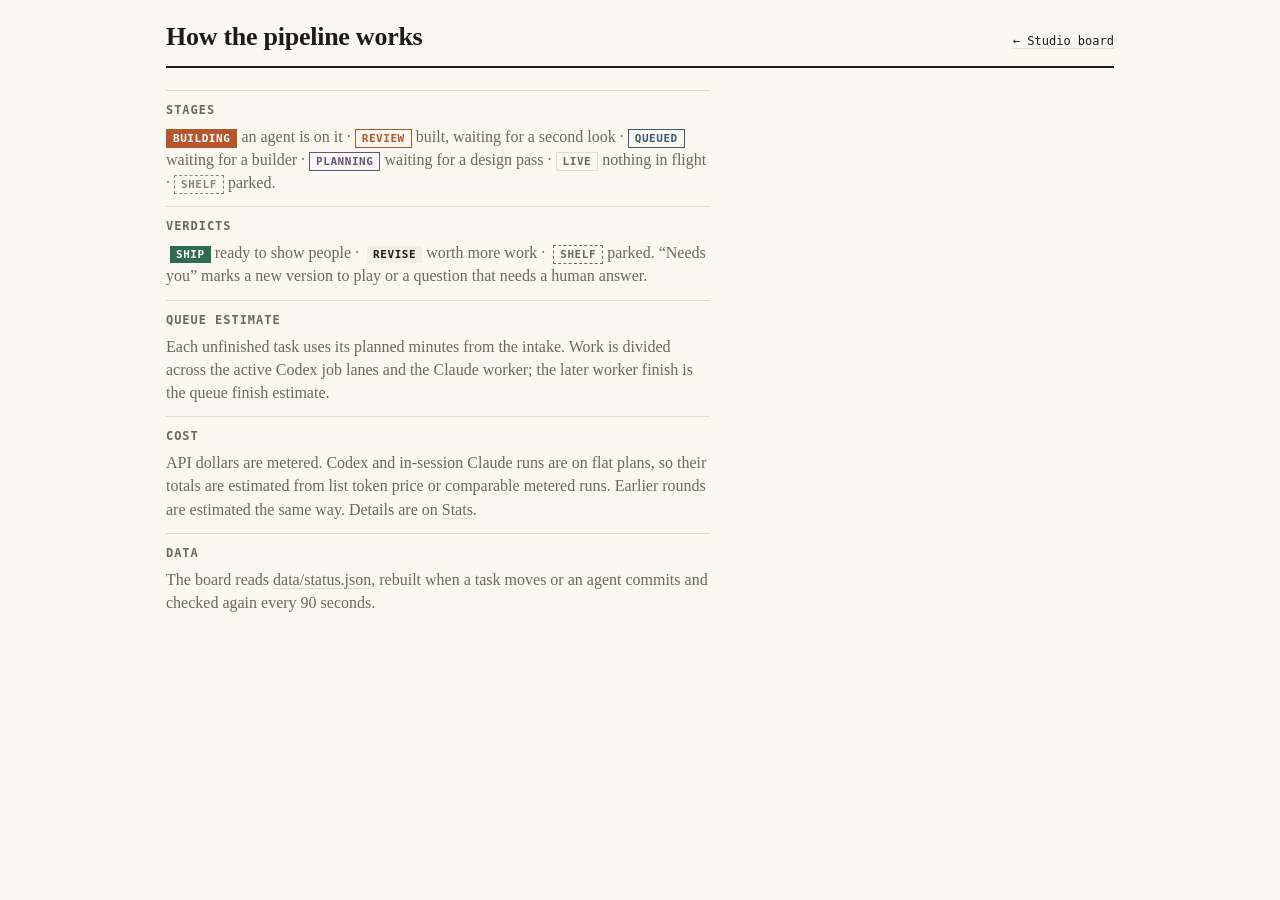
==== docs/about.html @ 686e9a48 "feat: add queue manager controls Show queue capacity and finish estimate, protect item URLs, and mov" ====
<!doctype html>
<html lang="en">
<head>
<meta charset="utf-8">
<meta name="viewport" content="width=device-width, initial-scale=1, viewport-fit=cover">
<meta name="robots" content="noindex">
<title>How the pipeline works</title>
<link rel="stylesheet" href="board.css">
</head>
<body>
<header class="top"><h1>How the pipeline works</h1><p class="fresh"><a href="./">← Studio board</a></p></header>
<main class="about">
  <section><h2>Stages</h2><p><b class="st building">building</b> an agent is on it · <b class="st review">review</b> built, waiting for a second look · <b class="st queued">queued</b> waiting for a builder · <b class="st planning">planning</b> waiting for a design pass · <b class="st live">live</b> nothing in flight · <b class="st shelf">shelf</b> parked.</p></section>
  <section><h2>Verdicts</h2><p><b class="vd ship">ship</b> ready to show people · <b class="vd revise">revise</b> worth more work · <b class="vd shelf">shelf</b> parked. “Needs you” marks a new version to play or a question that needs a human answer.</p></section>
  <section><h2>Queue estimate</h2><p>Each unfinished task uses its planned minutes from the intake. Work is divided across the active Codex job lanes and the Claude worker; the later worker finish is the queue finish estimate.</p></section>
  <section><h2>Cost</h2><p>API dollars are metered. Codex and in-session Claude runs are on flat plans, so their totals are estimated from list token price or comparable metered runs. Earlier rounds are estimated the same way. Details are on <a href="stats.html">Stats</a>.</p></section>
  <section><h2>Data</h2><p>The board reads <a href="data/status.json">data/status.json</a>, rebuilt when a task moves or an agent commits and checked again every 90 seconds.</p></section>
</main>
</body>
</html>
---- docs/board.css ----
:root {
  --paper: #fbf8f1; --ink: #1d1b17; --muted: #6d675c; --rule: #e2dccf; --tone: #f3eee3;
  --accent: #b5562d;
  --serif: "Iowan Old Style", "Palatino Linotype", Palatino, Georgia, serif;
  --mono: ui-monospace, "SF Mono", Menlo, Consolas, monospace;
}
* { box-sizing: border-box; }
html { -webkit-text-size-adjust: 100%; }
body { margin: 0 auto; max-width: 980px; padding: 18px 16px 48px; background: var(--paper); color: var(--ink); font: 16px/1.45 var(--serif); }
a { color: inherit; text-decoration-color: var(--rule); text-underline-offset: 3px; }
h1 { font-size: 26px; font-weight: 600; margin: 0; letter-spacing: -0.01em; }
h1 span { font: 500 13px var(--mono); color: var(--muted); text-transform: uppercase; letter-spacing: 0.08em; margin-left: 6px; }
h2 { font: 600 12px var(--mono); text-transform: uppercase; letter-spacing: 0.08em; color: var(--muted); margin: 0 0 8px; }
.top { display: flex; flex-wrap: wrap; align-items: baseline; justify-content: space-between; gap: 4px 12px; border-bottom: 2px solid var(--ink); padding-bottom: 10px; }
.blurb { margin: 12px 0 0; font-size: 15px; color: var(--muted); max-width: 62ch; }
.flow ol { list-style: none; display: flex; flex-wrap: wrap; gap: 0; margin: 14px 0 0; padding: 0; counter-reset: f; }
.flow li { flex: 1 1 150px; padding: 8px 10px 8px 0; font-size: 13.5px; color: var(--muted); border-top: 2px solid var(--rule); counter-increment: f; }
.flow li b { display: block; font: 600 12px var(--mono); text-transform: uppercase; letter-spacing: 0.06em; color: var(--ink); }
.flow li b::before { content: counter(f) "  "; color: var(--accent); }
.fresh { margin: 0; font: 12px var(--mono); color: var(--muted); }
.fresh.stale { color: var(--accent); }

.now { margin: 18px 0 6px; }
.lanes { list-style: none; margin: 0; padding: 0; }
.lane { display: grid; grid-template-columns: 74px 1fr; gap: 2px 12px; padding: 10px 0; border-top: 1px solid var(--rule); }
.lane:first-child { border-top: 0; }
.lane .who { font: 600 12px var(--mono); text-transform: uppercase; letter-spacing: 0.06em; padding-top: 3px; }
.lane .who::before { content: ""; display: inline-block; width: 8px; height: 8px; border-radius: 50%; background: var(--accent); margin-right: 6px; vertical-align: 1px; }
.lane.idle .who::before { background: var(--rule); }
.lane .what { font-size: 17px; }
.lane .what b { font-weight: 600; }
.lane .beat { grid-column: 2; font: 12.5px/1.4 var(--mono); color: var(--muted); }

.tally { display: flex; flex-wrap: wrap; gap: 4px 18px; margin: 14px 0; padding: 10px 12px; background: var(--tone); font: 13px var(--mono); }
.tally b { font-weight: 700; }

.queue-panel { margin: 16px 0 18px; padding: 12px; background: var(--tone); border-top: 2px solid var(--ink); }
.queue-head { display: flex; align-items: baseline; justify-content: space-between; gap: 12px; }
.queue-head h2 { color: var(--ink); margin: 0 0 10px; }
.queue-eta { margin: 0 0 10px; font: 12px var(--mono); color: var(--muted); white-space: nowrap; }
.queue-bars { display: grid; gap: 7px; }
.queue-row { display: grid; grid-template-columns: 52px 1fr auto; gap: 8px; align-items: center; }
.queue-worker, .queue-count { font: 11.5px var(--mono); color: var(--muted); }
.queue-worker { font-weight: 700; text-transform: uppercase; letter-spacing: .05em; }
.queue-count { white-space: nowrap; text-align: right; }
.queue-track { display: flex; min-width: 24px; height: 12px; background: #e6dfd3; overflow: hidden; }
.queue-track i { display: block; min-width: 0; height: 100%; }
.queue-track .q-queued { background: #3c5a7a; }
.queue-track .q-running { background: var(--accent); }
.queue-track .q-done { background: #8f9b71; }

.controls { position: sticky; top: 0; z-index: 2; background: var(--paper); display: flex; flex-wrap: wrap; gap: 8px; padding: 8px 0; border-bottom: 1px solid var(--rule); }
.expand { display: flex; border: 1px solid var(--ink); }
.expand button, .filter-menu summary, .sort select { font: 13px var(--mono); padding: 7px 10px; border: 0; background: none; color: var(--ink); min-height: 36px; }
.expand button + button { border-left: 1px solid var(--ink); }
.filter-menu { position: relative; }
.filter-menu summary { display: block; cursor: pointer; border: 1px solid var(--ink); list-style: none; }
.filter-menu summary::-webkit-details-marker { display: none; }
.filter-menu summary::after { content: " +"; color: var(--accent); }
.filter-menu[open] summary::after { content: " −"; }
.filter-grid { position: absolute; left: 0; z-index: 3; width: min(430px, calc(100vw - 24px)); padding: 12px; border: 1px solid var(--ink); background: var(--paper); box-shadow: 4px 4px 0 var(--rule); display: grid; grid-template-columns: repeat(2, minmax(0, 1fr)); gap: 12px; }
.filter-grid fieldset { margin: 0; padding: 0; border: 0; min-width: 0; }
.filter-grid legend { margin-bottom: 5px; font: 600 11px var(--mono); color: var(--muted); text-transform: uppercase; letter-spacing: .07em; }
.chip { margin: 0 4px 4px 0; padding: 4px 6px; border: 1px solid var(--rule); border-radius: 999px; background: #fff; color: var(--ink); font: 11px var(--mono); }
.chip[aria-pressed="true"] { background: var(--ink); border-color: var(--ink); color: var(--paper); }
.sort { display: flex; align-items: center; gap: 3px; padding-left: 4px; color: var(--muted); font: 11px var(--mono); text-transform: uppercase; letter-spacing: .06em; }
.sort select { border: 1px solid var(--rule); padding: 4px; text-transform: none; letter-spacing: 0; }
#q { flex: 1 1 140px; font: 15px var(--serif); padding: 6px 10px; border: 1px solid var(--rule); background: #fff; min-height: 36px; border-radius: 0; }

.games { list-style: none; margin: 0; padding: 0; }
.prio-h { font: 600 12px var(--mono); text-transform: uppercase; letter-spacing: 0.08em; color: var(--muted); padding: 18px 0 4px; }
.game { border-bottom: 1px solid var(--rule); }
.game > button.row { all: unset; box-sizing: border-box; cursor: pointer; display: grid; grid-template-columns: 56px 1fr auto; gap: 4px 12px; width: 100%; padding: 12px 0; }
.game > button.row:focus-visible { outline: 2px solid var(--accent); outline-offset: 2px; }
.thumb { width: 56px; height: 56px; object-fit: cover; background: var(--tone); grid-row: span 2; }
.thumb.blank { display: grid; place-items: center; font: 600 18px var(--serif); color: var(--muted); }
.name { font-size: 18px; font-weight: 600; line-height: 1.2; }
.line { font-size: 14.5px; color: var(--muted); grid-column: 2 / 4; }
.meta { text-align: right; white-space: nowrap; font: 12px var(--mono); }
.st { display: inline-block; font: 600 11px var(--mono); text-transform: uppercase; letter-spacing: 0.05em; padding: 2px 6px; border: 1px solid currentColor; }
.st.building { color: #fff; background: var(--accent); border-color: var(--accent); }
.st.review { color: var(--accent); }
.st.queued { color: #3c5a7a; }
.st.planning { color: #6a4f86; }
.st.live { color: var(--muted); border-color: var(--rule); }
.st.shelf { color: #8b8578; border-style: dashed; }
.p { display: block; margin-top: 4px; color: var(--muted); }

.detail { display: none; padding: 0 0 16px 68px; font-size: 15px; }
.game.open .detail { display: block; }
.detail h3 { font: 600 11.5px var(--mono); text-transform: uppercase; letter-spacing: 0.08em; color: var(--muted); margin: 14px 0 6px; }
.detail .play { font: 600 14px var(--mono); }
.said { margin: 0 0 8px; padding-left: 10px; border-left: 3px solid var(--accent); }
.said small { display: block; font: 11.5px var(--mono); color: var(--muted); }
.tasks, .hist { list-style: none; margin: 0; padding: 0; }
.tasks li, .hist li { padding: 6px 0; border-top: 1px dotted var(--rule); }
.tasks .tag { font: 11.5px var(--mono); color: var(--muted); }
.tasks q { display: block; color: var(--muted); font-style: italic; font-size: 14px; }
.hist time { font: 11.5px var(--mono); color: var(--muted); margin-right: 6px; }
.hist .no { color: var(--accent); }
.cost { font: 13px var(--mono); }
.empty { padding: 24px 0; color: var(--muted); }

.foot { margin-top: 28px; font-size: 13.5px; color: var(--muted); }
.foot .st { font-size: 10px; }
.about { max-width: 68ch; margin-top: 22px; }
.about section { padding: 12px 0; border-top: 1px solid var(--rule); }
.about p { margin: 0; color: var(--muted); }

@media (max-width: 420px) {
  body { padding: 14px 12px 40px; }
  .detail { padding-left: 0; }
  .lane { grid-template-columns: 62px 1fr; }
  .expand { width: 100%; }
  .expand button { flex: 1; }
  .queue-row { grid-template-columns: 46px 1fr; gap: 6px; }
  .queue-count { grid-column: 2; text-align: left; }
  .filter-grid { left: 0; width: calc(100vw - 24px); grid-template-columns: 1fr; max-height: 65vh; overflow: auto; }
  .sort { margin-left: auto; }
}

.vd { display: inline-block; margin-left: 4px; font: 600 11px var(--mono); text-transform: uppercase; letter-spacing: 0.05em; padding: 2px 6px; }
.vd.ship { background: #2f6b4f; color: #fff; }
.vd.revise { background: var(--tone); color: var(--ink); }
.vd.shelf, .vd.try { border: 1px dashed var(--muted); color: var(--muted); }
.ask { color: var(--accent); font-weight: 600; }
.fresh a { color: var(--ink); }
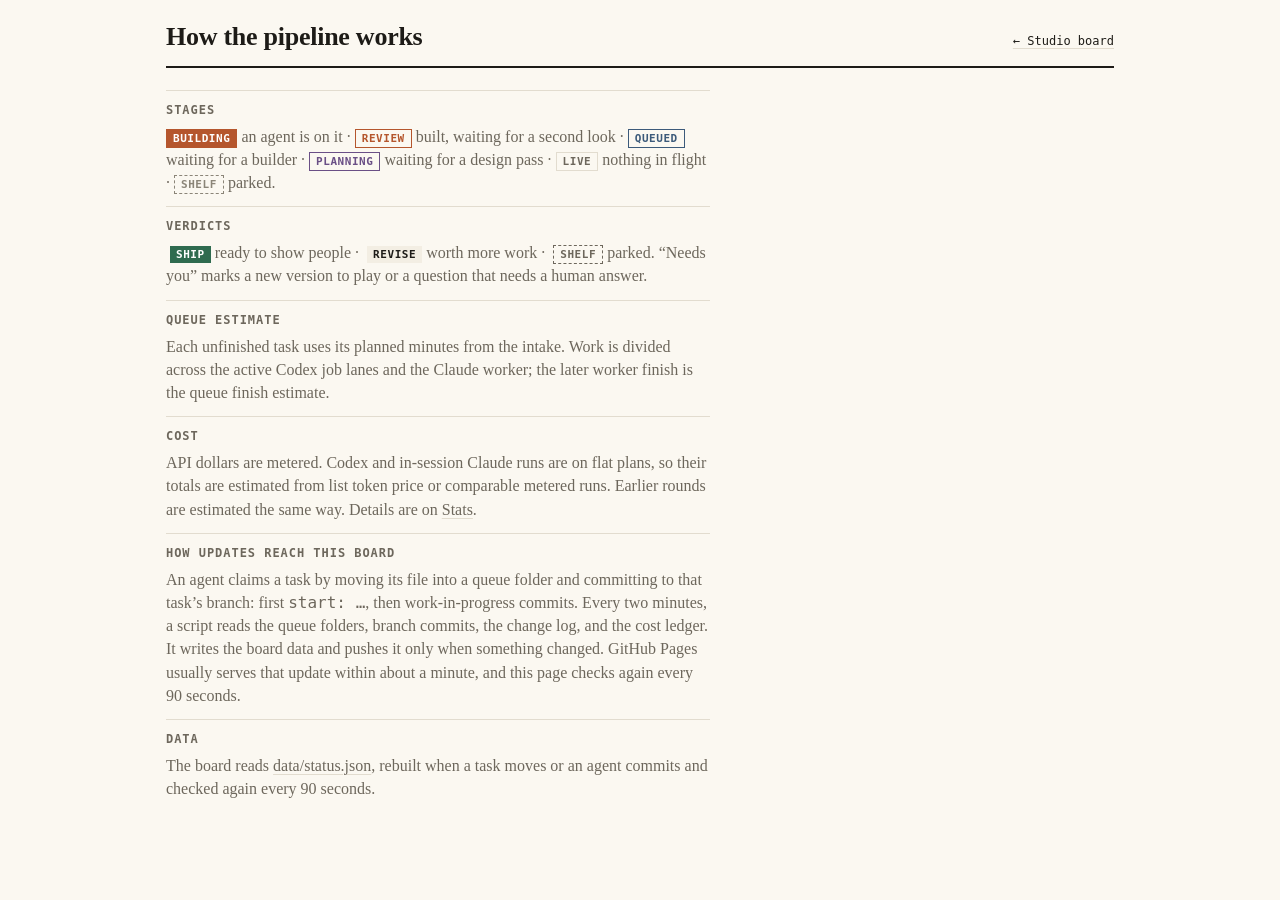
==== commit 0de6ff6b: "fix: restore board task and attention details" ====
--- a/docs/about.html
+++ b/docs/about.html
@@ -14,6 +14,7 @@
   <section><h2>Verdicts</h2><p><b class="vd ship">ship</b> ready to show people · <b class="vd revise">revise</b> worth more work · <b class="vd shelf">shelf</b> parked. “Needs you” marks a new version to play or a question that needs a human answer.</p></section>
   <section><h2>Queue estimate</h2><p>Each unfinished task uses its planned minutes from the intake. Work is divided across the active Codex job lanes and the Claude worker; the later worker finish is the queue finish estimate.</p></section>
   <section><h2>Cost</h2><p>API dollars are metered. Codex and in-session Claude runs are on flat plans, so their totals are estimated from list token price or comparable metered runs. Earlier rounds are estimated the same way. Details are on <a href="stats.html">Stats</a>.</p></section>
+  <section><h2>How updates reach this board</h2><p>An agent claims a task by moving its file into a queue folder and committing to that task’s branch: first <code>start: …</code>, then work-in-progress commits. Every two minutes, a script reads the queue folders, branch commits, the change log, and the cost ledger. It writes the board data and pushes it only when something changed. GitHub Pages usually serves that update within about a minute, and this page checks again every 90 seconds.</p></section>
   <section><h2>Data</h2><p>The board reads <a href="data/status.json">data/status.json</a>, rebuilt when a task moves or an agent commits and checked again every 90 seconds.</p></section>
 </main>
 </body>
--- a/docs/board.css
+++ b/docs/board.css
@@ -50,6 +50,8 @@
 .queue-track .q-done { background: #8f9b71; }
 
 .controls { position: sticky; top: 0; z-index: 2; background: var(--paper); display: flex; flex-wrap: wrap; gap: 8px; padding: 8px 0; border-bottom: 1px solid var(--rule); }
+.quick-filter { display: flex; align-items: center; }
+.quick-filter .chip { margin: 0; min-height: 36px; padding: 6px 10px; border-color: var(--ink); font-size: 12px; }
 .expand { display: flex; border: 1px solid var(--ink); }
 .expand button, .filter-menu summary, .sort select { font: 13px var(--mono); padding: 7px 10px; border: 0; background: none; color: var(--ink); min-height: 36px; }
 .expand button + button { border-left: 1px solid var(--ink); }
@@ -76,6 +78,7 @@
 .thumb.blank { display: grid; place-items: center; font: 600 18px var(--serif); color: var(--muted); }
 .name { font-size: 18px; font-weight: 600; line-height: 1.2; }
 .line { font-size: 14.5px; color: var(--muted); grid-column: 2 / 4; }
+.task-counts { display: inline-block; margin-top: 5px; font: 11px var(--mono); color: var(--muted); white-space: nowrap; }
 .meta { text-align: right; white-space: nowrap; font: 12px var(--mono); }
 .st { display: inline-block; font: 600 11px var(--mono); text-transform: uppercase; letter-spacing: 0.05em; padding: 2px 6px; border: 1px solid currentColor; }
 .st.building { color: #fff; background: var(--accent); border-color: var(--accent); }
@@ -97,6 +100,8 @@
 .tasks .tag { font: 11.5px var(--mono); color: var(--muted); }
 .tasks q { display: block; color: var(--muted); font-style: italic; font-size: 14px; }
 .hist time { font: 11.5px var(--mono); color: var(--muted); margin-right: 6px; }
+.history-source { display: block; margin-top: 2px; font: 10.5px var(--mono); color: var(--muted); text-transform: uppercase; letter-spacing: .05em; }
+.task-summary { margin: 0; }
 .hist .no { color: var(--accent); }
 .cost { font: 13px var(--mono); }
 .empty { padding: 24px 0; color: var(--muted); }
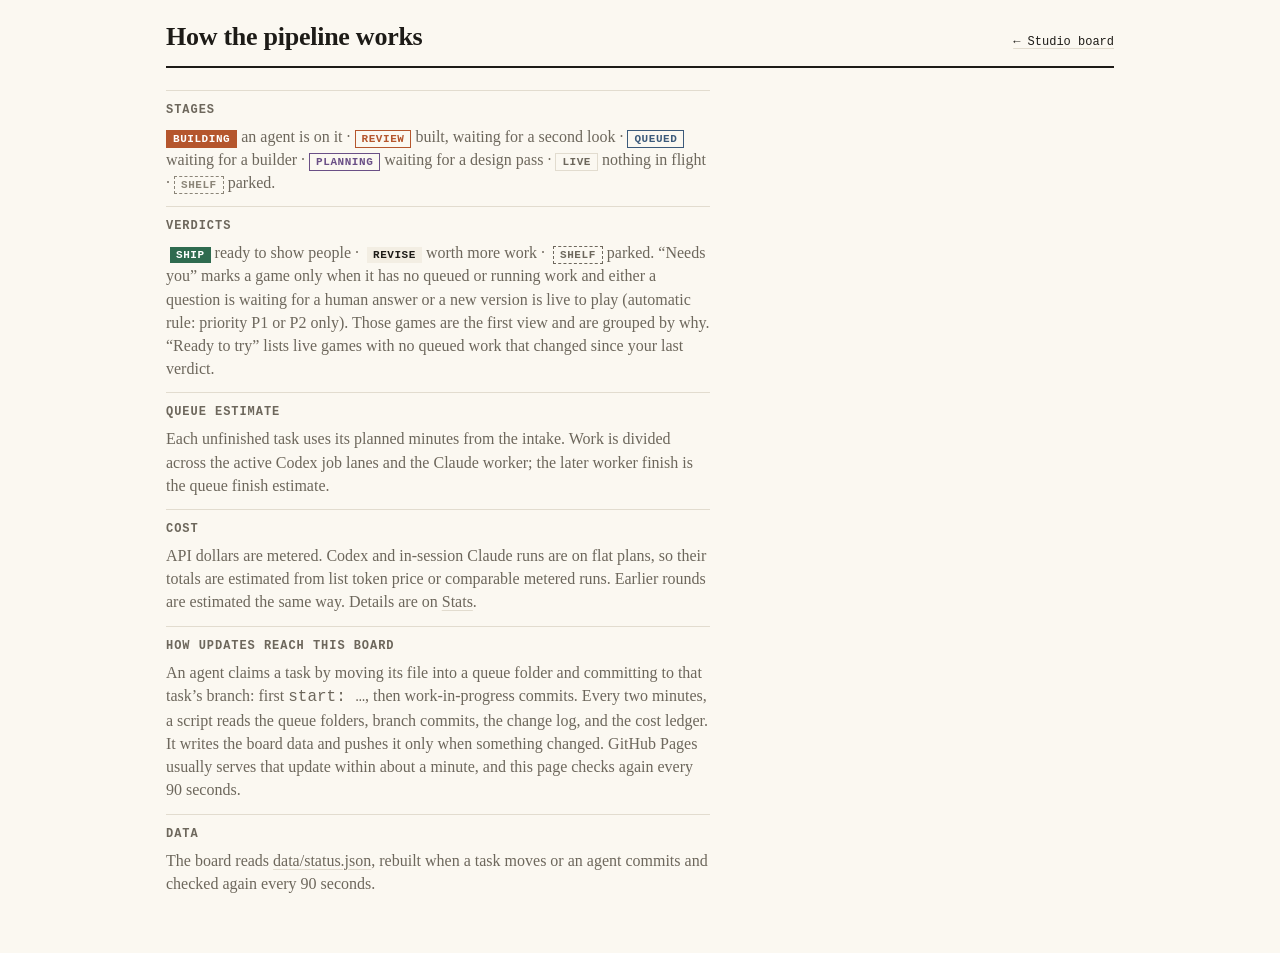
==== commit 5d40d3d2: "feat: the board opens on what needs you, with views, counts and a Play link on every row First-row s" ====
--- a/docs/about.html
+++ b/docs/about.html
@@ -11,7 +11,7 @@
 <header class="top"><h1>How the pipeline works</h1><p class="fresh"><a href="./">← Studio board</a></p></header>
 <main class="about">
   <section><h2>Stages</h2><p><b class="st building">building</b> an agent is on it · <b class="st review">review</b> built, waiting for a second look · <b class="st queued">queued</b> waiting for a builder · <b class="st planning">planning</b> waiting for a design pass · <b class="st live">live</b> nothing in flight · <b class="st shelf">shelf</b> parked.</p></section>
-  <section><h2>Verdicts</h2><p><b class="vd ship">ship</b> ready to show people · <b class="vd revise">revise</b> worth more work · <b class="vd shelf">shelf</b> parked. “Needs you” marks a new version to play or a question that needs a human answer.</p></section>
+  <section><h2>Verdicts</h2><p><b class="vd ship">ship</b> ready to show people · <b class="vd revise">revise</b> worth more work · <b class="vd shelf">shelf</b> parked. “Needs you” marks a game only when it has no queued or running work and either a question is waiting for a human answer or a new version is live to play (automatic rule: priority P1 or P2 only). Those games are the first view and are grouped by why. “Ready to try” lists live games with no queued work that changed since your last verdict.</p></section>
   <section><h2>Queue estimate</h2><p>Each unfinished task uses its planned minutes from the intake. Work is divided across the active Codex job lanes and the Claude worker; the later worker finish is the queue finish estimate.</p></section>
   <section><h2>Cost</h2><p>API dollars are metered. Codex and in-session Claude runs are on flat plans, so their totals are estimated from list token price or comparable metered runs. Earlier rounds are estimated the same way. Details are on <a href="stats.html">Stats</a>.</p></section>
   <section><h2>How updates reach this board</h2><p>An agent claims a task by moving its file into a queue folder and committing to that task’s branch: first <code>start: …</code>, then work-in-progress commits. Every two minutes, a script reads the queue folders, branch commits, the change log, and the cost ledger. It writes the board data and pushes it only when something changed. GitHub Pages usually serves that update within about a minute, and this page checks again every 90 seconds.</p></section>
--- a/docs/board.css
+++ b/docs/board.css
@@ -92,7 +92,9 @@
 .detail { display: none; padding: 0 0 16px 68px; font-size: 15px; }
 .game.open .detail { display: block; }
 .detail h3 { font: 600 11.5px var(--mono); text-transform: uppercase; letter-spacing: 0.08em; color: var(--muted); margin: 14px 0 6px; }
-.detail .play { font: 600 14px var(--mono); }
+.detail-links { display: flex; flex-wrap: wrap; gap: 8px; margin: 0 0 12px; }
+.detail-links a { font: 600 14px var(--mono); padding: 5px 8px; border: 1px solid var(--ink); text-decoration: none; }
+.detail-links a:hover, .detail-links a:focus-visible { color: var(--paper); background: var(--ink); }
 .said { margin: 0 0 8px; padding-left: 10px; border-left: 3px solid var(--accent); }
 .said small { display: block; font: 11.5px var(--mono); color: var(--muted); }
 .tasks, .hist { list-style: none; margin: 0; padding: 0; }
@@ -115,6 +117,7 @@
 @media (max-width: 420px) {
   body { padding: 14px 12px 40px; }
   .detail { padding-left: 0; }
+  .task-counts { white-space: normal; }
   .lane { grid-template-columns: 62px 1fr; }
   .expand { width: 100%; }
   .expand button { flex: 1; }
@@ -130,3 +133,28 @@
 .vd.shelf, .vd.try { border: 1px dashed var(--muted); color: var(--muted); }
 .ask { color: var(--accent); font-weight: 600; }
 .fresh a { color: var(--ink); }
+
+/* view switch, priority chips and play links (the controls bar is sticky, so these stay visible on a phone) */
+.views { display: flex; gap: 4px; width: 100%; overflow-x: auto; scrollbar-width: none; }
+.views::-webkit-scrollbar { display: none; }
+.view { flex: 0 0 auto; min-height: 40px; padding: 6px 10px; border: 1px solid var(--ink); background: var(--paper); color: var(--ink); font: 13px var(--mono); white-space: nowrap; }
+.view b { margin-left: 4px; }
+.view[aria-selected="true"] { background: var(--ink); color: var(--paper); }
+.prio-row { display: flex; align-items: center; }
+.prio-row .chip { margin: 0 4px 0 0; min-height: 36px; min-width: 40px; font-size: 12px; }
+.game { position: relative; }
+.game > button.row { padding-right: 64px; }
+.game > button.row .meta { grid-column: 3; }
+.play-link { position: absolute; right: 0; top: 12px; min-width: 52px; min-height: 36px; display: grid; place-items: center; font: 600 13px var(--mono); border: 1px solid var(--ink); background: var(--paper); color: var(--ink); text-decoration: none; }
+.game > button.row .meta { position: absolute; right: 64px; top: 16px; }
+.empty { padding: 24px 0; color: var(--muted); }
+
+.controls { gap: 6px; padding: 6px 0; }
+.controls #q { flex: 1 1 120px; min-width: 0; }
+.tools { display: flex; flex-wrap: wrap; gap: 8px; padding: 8px 0; border-bottom: 1px solid var(--rule); }
+.game > button.row { grid-template-columns: 56px 1fr; padding-right: 0; }
+.game > button.row .name { padding-right: 64px; }
+.game > button.row .meta { position: static; grid-column: 2; text-align: left; display: flex; gap: 6px; align-items: center; }
+.game > button.row .meta .p { display: inline; margin: 0; }
+.game > button.row .line { grid-column: 2; }
+.thumb { grid-row: span 3; }
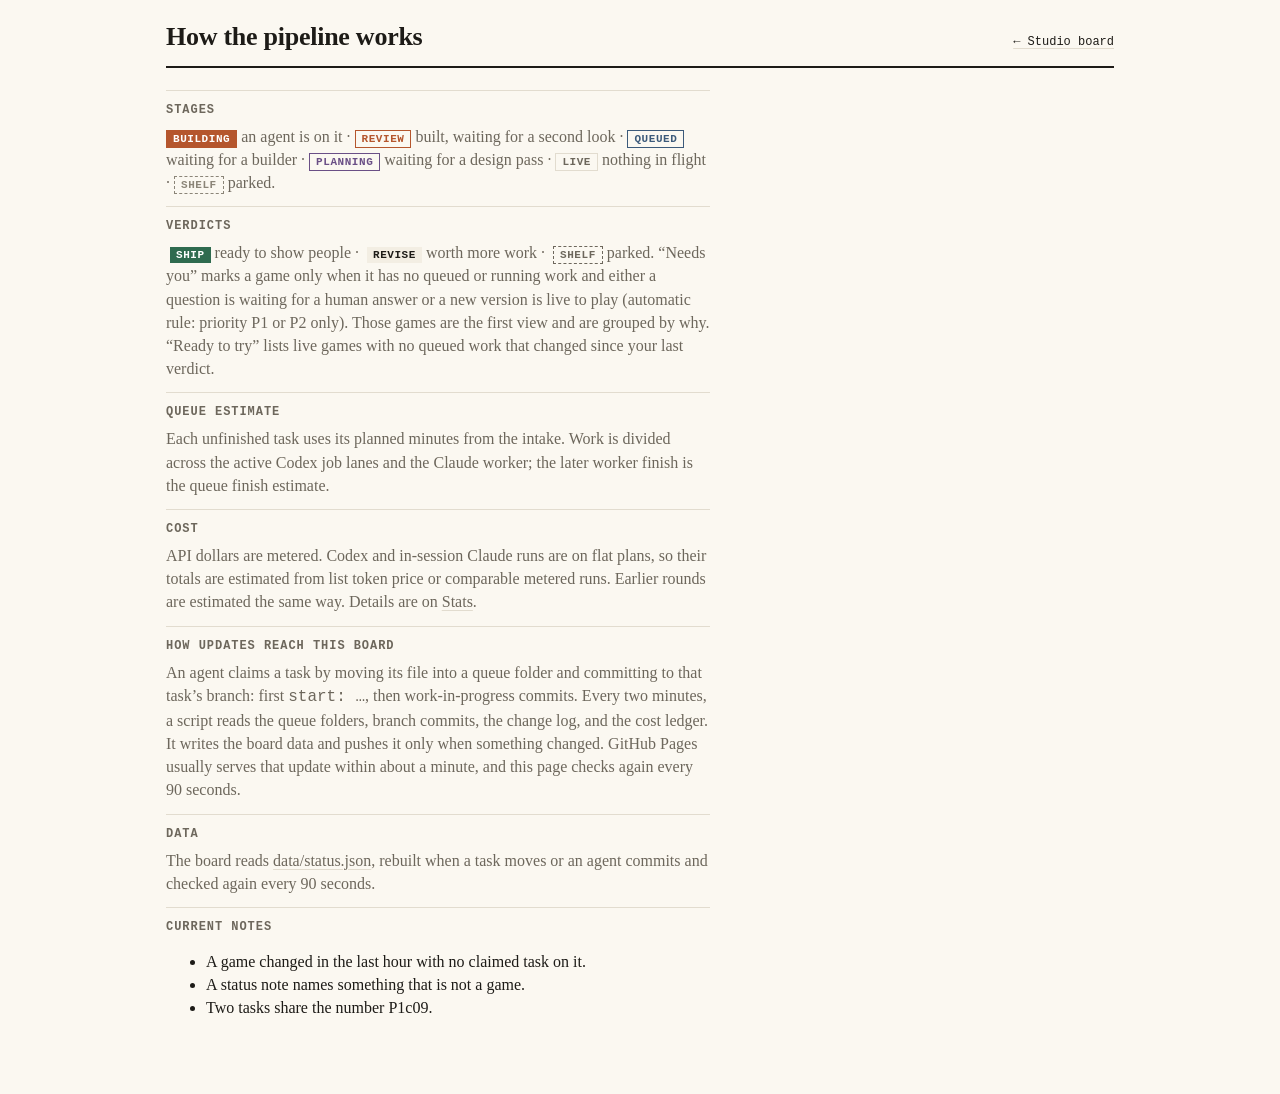
==== commit 1a079408: "feat: Ops chip on the board shows warning count and plain messages Co-Authored-By: Claude Sonnet 5.5" ====
--- a/docs/about.html
+++ b/docs/about.html
@@ -16,6 +16,16 @@
   <section><h2>Cost</h2><p>API dollars are metered. Codex and in-session Claude runs are on flat plans, so their totals are estimated from list token price or comparable metered runs. Earlier rounds are estimated the same way. Details are on <a href="stats.html">Stats</a>.</p></section>
   <section><h2>How updates reach this board</h2><p>An agent claims a task by moving its file into a queue folder and committing to that task’s branch: first <code>start: …</code>, then work-in-progress commits. Every two minutes, a script reads the queue folders, branch commits, the change log, and the cost ledger. It writes the board data and pushes it only when something changed. GitHub Pages usually serves that update within about a minute, and this page checks again every 90 seconds.</p></section>
   <section><h2>Data</h2><p>The board reads <a href="data/status.json">data/status.json</a>, rebuilt when a task moves or an agent commits and checked again every 90 seconds.</p></section>
+  <section id="notes" hidden><h2>Current notes</h2><ul id="notes-list"></ul></section>
 </main>
+<script>
+fetch('data/status.json', { cache: 'no-store' }).then((r) => r.json()).then((d) => {
+  const a = (d.about || []).filter((x) => typeof x === 'string');
+  if (!a.length) return;
+  const ul = document.getElementById('notes-list');
+  a.forEach((t) => { const li = document.createElement('li'); li.textContent = t; ul.appendChild(li); });
+  document.getElementById('notes').hidden = false;
+}).catch(() => {});
+</script>
 </body>
 </html>
--- a/docs/board.css
+++ b/docs/board.css
@@ -158,3 +158,26 @@
 .game > button.row .meta .p { display: inline; margin: 0; }
 .game > button.row .line { grid-column: 2; }
 .thumb { grid-row: span 3; }
+
+/* collapsed card glance: next task, money, latest change */
+.glance { grid-column: 2 / 4; display: grid; grid-template-columns: 1fr auto; gap: 1px 10px; margin-top: 3px; font: 11.5px/1.35 var(--mono); color: var(--muted); }
+.glance .g-next { min-width: 0; color: var(--ink); }
+.glance .g-cost { white-space: nowrap; text-align: right; cursor: help; }
+.glance .g-cost i { display: inline-block; width: 13px; height: 13px; line-height: 12px; border: 1px solid currentColor; border-radius: 50%; font: italic 600 9px var(--serif); text-align: center; vertical-align: 1px; }
+.glance .g-upd { grid-column: 1 / 3; display: -webkit-box; -webkit-line-clamp: 1; -webkit-box-orient: vertical; overflow: hidden; }
+.muted { color: var(--muted); font-size: 11.5px; }
+/* promo strip: fixed aspect boxes so nothing shifts when the images arrive */
+.promo { display: flex; gap: 10px; overflow-x: auto; scroll-snap-type: x mandatory; padding: 2px 2px 8px; -webkit-overflow-scrolling: touch; }
+.pi { margin: 0; flex: 0 0 auto; scroll-snap-align: start; }
+.pi img { display: block; height: 240px; background: var(--tone); border: 1px solid var(--rule); object-fit: cover; }
+.pi.first img, .pi.play img { aspect-ratio: 390 / 844; width: auto; }
+.pi.card img { aspect-ratio: 4 / 5; width: auto; }
+.pi figcaption { display: flex; align-items: center; justify-content: space-between; gap: 8px; margin-top: 5px; font: 11.5px var(--mono); color: var(--muted); }
+.pbtn { font: 600 12px var(--mono); padding: 6px 10px; min-height: 36px; border: 1px solid var(--ink); background: none; color: var(--ink); cursor: pointer; }
+.pbtn:hover, .pbtn:focus-visible { color: var(--paper); background: var(--ink); }
+@media (max-width: 420px) { .glance { font-size: 11px; } .pi img { height: 210px; } }
+
+.ops { margin: 0 0 10px; font: 12px var(--mono); color: var(--muted); }
+.ops summary { cursor: pointer; display: inline-block; padding: 4px 10px; min-height: 24px; border: 1px solid var(--accent); border-radius: 999px; color: var(--accent); }
+.ops ul { margin: 8px 0 0; padding-left: 18px; color: var(--ink); }
+.ops[hidden] { display: none; }
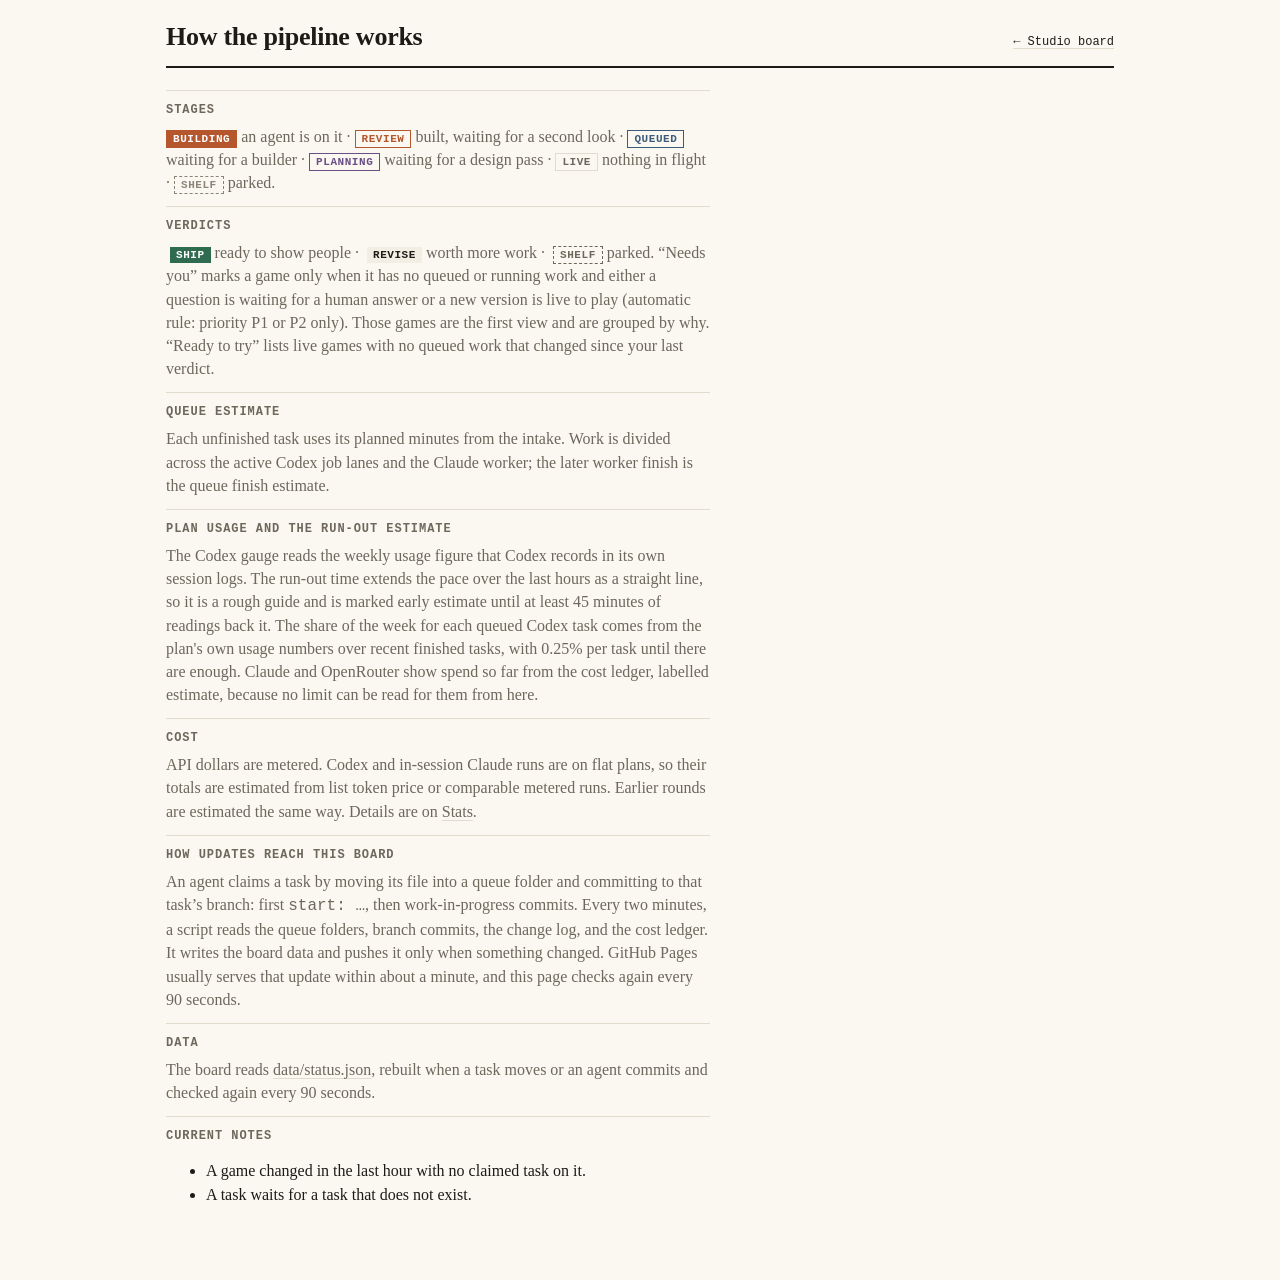
==== commit 1733312e: "Queue view, Codex plan gauge, spend lines for Claude and OpenRouter Co-Authored-By: Claude Sonnet 5." ====
--- a/docs/about.html
+++ b/docs/about.html
@@ -13,6 +13,7 @@
   <section><h2>Stages</h2><p><b class="st building">building</b> an agent is on it · <b class="st review">review</b> built, waiting for a second look · <b class="st queued">queued</b> waiting for a builder · <b class="st planning">planning</b> waiting for a design pass · <b class="st live">live</b> nothing in flight · <b class="st shelf">shelf</b> parked.</p></section>
   <section><h2>Verdicts</h2><p><b class="vd ship">ship</b> ready to show people · <b class="vd revise">revise</b> worth more work · <b class="vd shelf">shelf</b> parked. “Needs you” marks a game only when it has no queued or running work and either a question is waiting for a human answer or a new version is live to play (automatic rule: priority P1 or P2 only). Those games are the first view and are grouped by why. “Ready to try” lists live games with no queued work that changed since your last verdict.</p></section>
   <section><h2>Queue estimate</h2><p>Each unfinished task uses its planned minutes from the intake. Work is divided across the active Codex job lanes and the Claude worker; the later worker finish is the queue finish estimate.</p></section>
+  <section><h2>Plan usage and the run-out estimate</h2><p>The Codex gauge reads the weekly usage figure that Codex records in its own session logs. The run-out time extends the pace over the last hours as a straight line, so it is a rough guide and is marked early estimate until at least 45 minutes of readings back it. The share of the week for each queued Codex task comes from the plan's own usage numbers over recent finished tasks, with 0.25% per task until there are enough. Claude and OpenRouter show spend so far from the cost ledger, labelled estimate, because no limit can be read for them from here.</p></section>
   <section><h2>Cost</h2><p>API dollars are metered. Codex and in-session Claude runs are on flat plans, so their totals are estimated from list token price or comparable metered runs. Earlier rounds are estimated the same way. Details are on <a href="stats.html">Stats</a>.</p></section>
   <section><h2>How updates reach this board</h2><p>An agent claims a task by moving its file into a queue folder and committing to that task’s branch: first <code>start: …</code>, then work-in-progress commits. Every two minutes, a script reads the queue folders, branch commits, the change log, and the cost ledger. It writes the board data and pushes it only when something changed. GitHub Pages usually serves that update within about a minute, and this page checks again every 90 seconds.</p></section>
   <section><h2>Data</h2><p>The board reads <a href="data/status.json">data/status.json</a>, rebuilt when a task moves or an agent commits and checked again every 90 seconds.</p></section>
--- a/docs/board.css
+++ b/docs/board.css
@@ -181,3 +181,63 @@
 .ops summary { cursor: pointer; display: inline-block; padding: 4px 10px; min-height: 24px; border: 1px solid var(--accent); border-radius: 999px; color: var(--accent); }
 .ops ul { margin: 8px 0 0; padding-left: 18px; color: var(--ink); }
 .ops[hidden] { display: none; }
+
+/* ops chip is calm when there is nothing wrong; lane bar shows Claude's four lanes */
+.ops.quiet summary { border-color: var(--rule); color: var(--muted); }
+.ops li.info { list-style: none; margin-left: -18px; color: var(--muted); }
+.lane-bar { display: flex; align-items: center; gap: 10px; padding: 4px 0 10px; font: 12.5px var(--mono); color: var(--muted); }
+.lane-bar .pips { display: inline-flex; gap: 4px; }
+.lane-bar .pips i { width: 22px; height: 8px; border-radius: 2px; background: var(--rule); }
+.lane-bar .pips i.on { background: var(--accent); }
+.queue-row.paused { opacity: .6; }
+
+/* plan gauge (header, stats page) and the Queue view */
+[hidden] { display: none !important; }
+.gauge-head { margin: 10px 0 0; padding: 8px 10px; background: var(--tone); border-left: 3px solid var(--accent); font: 12px/1.45 var(--mono); }
+.gline { display: flex; flex-wrap: wrap; align-items: flex-start; gap: 4px 10px; margin: 0; }
+.gline + .gline { margin-top: 4px; }
+.gother { color: var(--muted); font-size: 11.5px; gap: 2px 14px; }
+.gother span { min-width: 0; overflow-wrap: anywhere; }
+.gtext { flex: 1 1 220px; min-width: 0; overflow-wrap: anywhere; }
+.gbar { display: block; flex: 0 0 90px; height: 10px; margin-top: 4px; background: #e6dfd3; }
+.gbar i { display: block; height: 100%; background: var(--accent); }
+.gbig { display: flex; align-items: center; gap: 12px; flex-wrap: wrap; margin: 6px 0 8px; }
+.gbig .gbar { flex: 1 1 140px; height: 16px; }
+.gnum { font: 15px var(--mono); }
+.gpanel { padding: 10px 12px; margin: 0 0 10px; background: var(--tone); border-top: 2px solid var(--ink); min-width: 0; }
+.gpanel h3 { margin: 0; font: 600 12px var(--mono); text-transform: uppercase; letter-spacing: .08em; color: var(--muted); }
+.gdl { margin: 0 0 6px; display: grid; gap: 4px; }
+.gdl div { display: grid; grid-template-columns: 64px 1fr; gap: 8px; font-size: 14.5px; }
+.gdl dt { font: 12px var(--mono); color: var(--muted); padding-top: 2px; }
+.gdl dd { margin: 0; min-width: 0; overflow-wrap: anywhere; }
+.gtag { font: 600 11px var(--mono); padding: 1px 6px; border: 1px solid var(--accent); color: var(--accent); }
+.gpace { margin: 4px 0; font-weight: 600; }
+.gq { margin: 4px 0; font-size: 14.5px; overflow-wrap: anywhere; }
+.gspark { display: block; width: 100%; max-width: 360px; height: 28px; color: var(--accent); margin-top: 6px; }
+.qview { padding-top: 10px; }
+.qfilters { display: flex; flex-wrap: wrap; gap: 6px 18px; margin: 12px 0 4px; }
+.qfg { display: flex; flex-wrap: wrap; gap: 6px; }
+.qchip { margin: 0; min-height: 40px; min-width: 44px; padding: 6px 12px; font-size: 13px; }
+.qcount { margin: 6px 0; font: 12px var(--mono); color: var(--muted); }
+.rgroup { font: 600 13px var(--mono); text-transform: uppercase; letter-spacing: .08em; margin: 18px 0 4px; padding-top: 6px; border-top: 2px solid var(--ink); }
+.rgroup small { color: var(--muted); font-weight: 400; }
+.reqs { list-style: none; margin: 0; padding: 0; }
+.req { border-bottom: 1px solid var(--rule); }
+.rrow { all: unset; box-sizing: border-box; display: block; width: 100%; min-height: 44px; padding: 10px 0; cursor: pointer; }
+.rrow:focus-visible { outline: 2px solid var(--accent); outline-offset: 2px; }
+.rtext { display: block; font-size: 16px; line-height: 1.35; overflow-wrap: anywhere; }
+.rline { display: flex; flex-wrap: wrap; align-items: center; gap: 4px 6px; margin-top: 5px; font: 11.5px var(--mono); color: var(--muted); }
+.rgame { color: var(--ink); font-weight: 600; margin-right: 4px; }
+.chip2 { padding: 1px 7px; border: 1px solid var(--rule); border-radius: 999px; background: #fff; color: var(--ink); }
+.rst { padding: 1px 6px; border: 1px solid currentColor; }
+.rst.running { background: var(--accent); border-color: var(--accent); color: #fff; }
+.rst.ready { color: #2f6b4f; }
+.rst.waiting { color: #6a4f86; }
+.rst.done { color: var(--muted); border-style: dashed; }
+.share { margin-left: auto; }
+.rmeta { display: none; margin: 0 0 12px; padding: 8px 10px; background: var(--tone); gap: 3px; font-size: 13.5px; }
+.req.open .rmeta { display: grid; }
+.rmeta div { display: grid; grid-template-columns: 62px 1fr; gap: 8px; }
+.rmeta dt { font: 12px var(--mono); color: var(--muted); }
+.rmeta dd { margin: 0; min-width: 0; overflow-wrap: anywhere; }
+body.qmode .now, body.qmode .tally, body.qmode .tools, body.qmode #games, body.qmode #q, body.qmode .prio-row { display: none; }
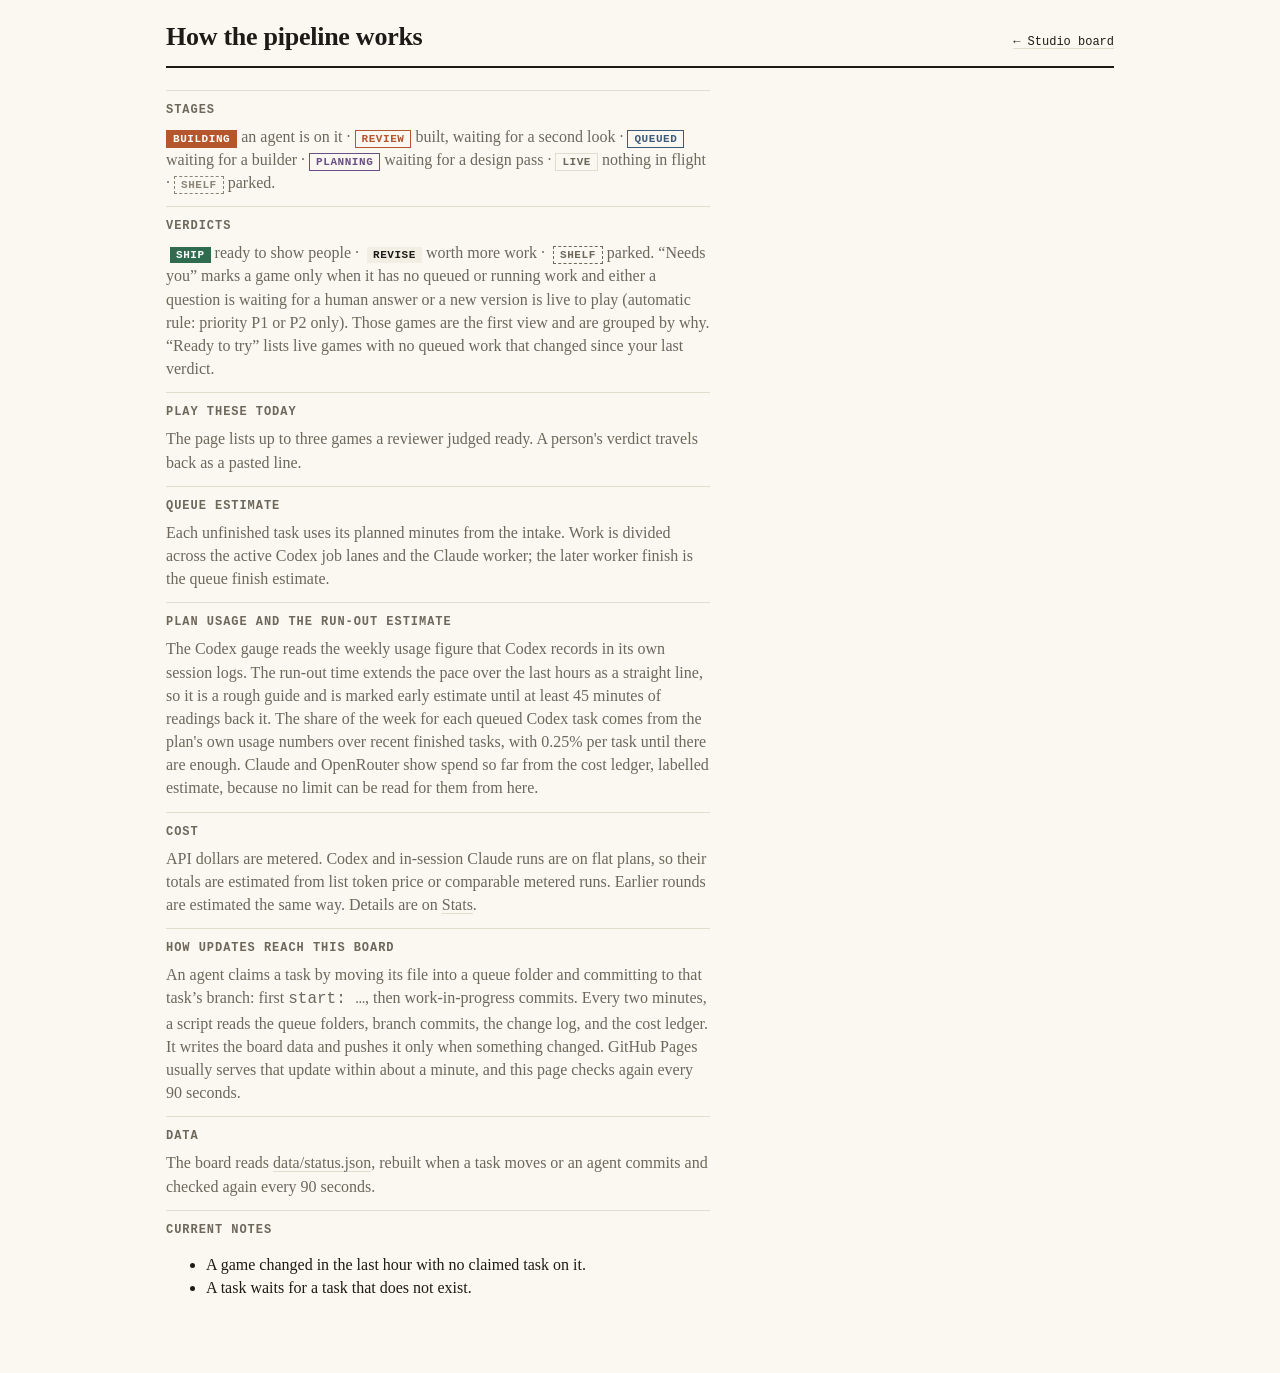
==== commit 1f46d44f: "feat: add a phone play queue and verdict copy Co-Authored-By: Claude Opus 5.5 <noreply@anthropic.com" ====
--- a/docs/about.html
+++ b/docs/about.html
@@ -12,6 +12,7 @@
 <main class="about">
   <section><h2>Stages</h2><p><b class="st building">building</b> an agent is on it · <b class="st review">review</b> built, waiting for a second look · <b class="st queued">queued</b> waiting for a builder · <b class="st planning">planning</b> waiting for a design pass · <b class="st live">live</b> nothing in flight · <b class="st shelf">shelf</b> parked.</p></section>
   <section><h2>Verdicts</h2><p><b class="vd ship">ship</b> ready to show people · <b class="vd revise">revise</b> worth more work · <b class="vd shelf">shelf</b> parked. “Needs you” marks a game only when it has no queued or running work and either a question is waiting for a human answer or a new version is live to play (automatic rule: priority P1 or P2 only). Those games are the first view and are grouped by why. “Ready to try” lists live games with no queued work that changed since your last verdict.</p></section>
+  <section><h2>Play these today</h2><p>The page lists up to three games a reviewer judged ready. A person's verdict travels back as a pasted line.</p></section>
   <section><h2>Queue estimate</h2><p>Each unfinished task uses its planned minutes from the intake. Work is divided across the active Codex job lanes and the Claude worker; the later worker finish is the queue finish estimate.</p></section>
   <section><h2>Plan usage and the run-out estimate</h2><p>The Codex gauge reads the weekly usage figure that Codex records in its own session logs. The run-out time extends the pace over the last hours as a straight line, so it is a rough guide and is marked early estimate until at least 45 minutes of readings back it. The share of the week for each queued Codex task comes from the plan's own usage numbers over recent finished tasks, with 0.25% per task until there are enough. Claude and OpenRouter show spend so far from the cost ledger, labelled estimate, because no limit can be read for them from here.</p></section>
   <section><h2>Cost</h2><p>API dollars are metered. Codex and in-session Claude runs are on flat plans, so their totals are estimated from list token price or comparable metered runs. Earlier rounds are estimated the same way. Details are on <a href="stats.html">Stats</a>.</p></section>
--- a/docs/board.css
+++ b/docs/board.css
@@ -70,6 +70,7 @@
 #q { flex: 1 1 140px; font: 15px var(--serif); padding: 6px 10px; border: 1px solid var(--rule); background: #fff; min-height: 36px; border-radius: 0; }
 
 .games { list-style: none; margin: 0; padding: 0; }
+.sys-need { list-style: none; padding: 10px 12px; margin: 6px 0; border: 1px solid var(--rule); background: var(--tone); font-size: 15px; line-height: 1.4; }
 .prio-h { font: 600 12px var(--mono); text-transform: uppercase; letter-spacing: 0.08em; color: var(--muted); padding: 18px 0 4px; }
 .game { border-bottom: 1px solid var(--rule); }
 .game > button.row { all: unset; box-sizing: border-box; cursor: pointer; display: grid; grid-template-columns: 56px 1fr auto; gap: 4px 12px; width: 100%; padding: 12px 0; }
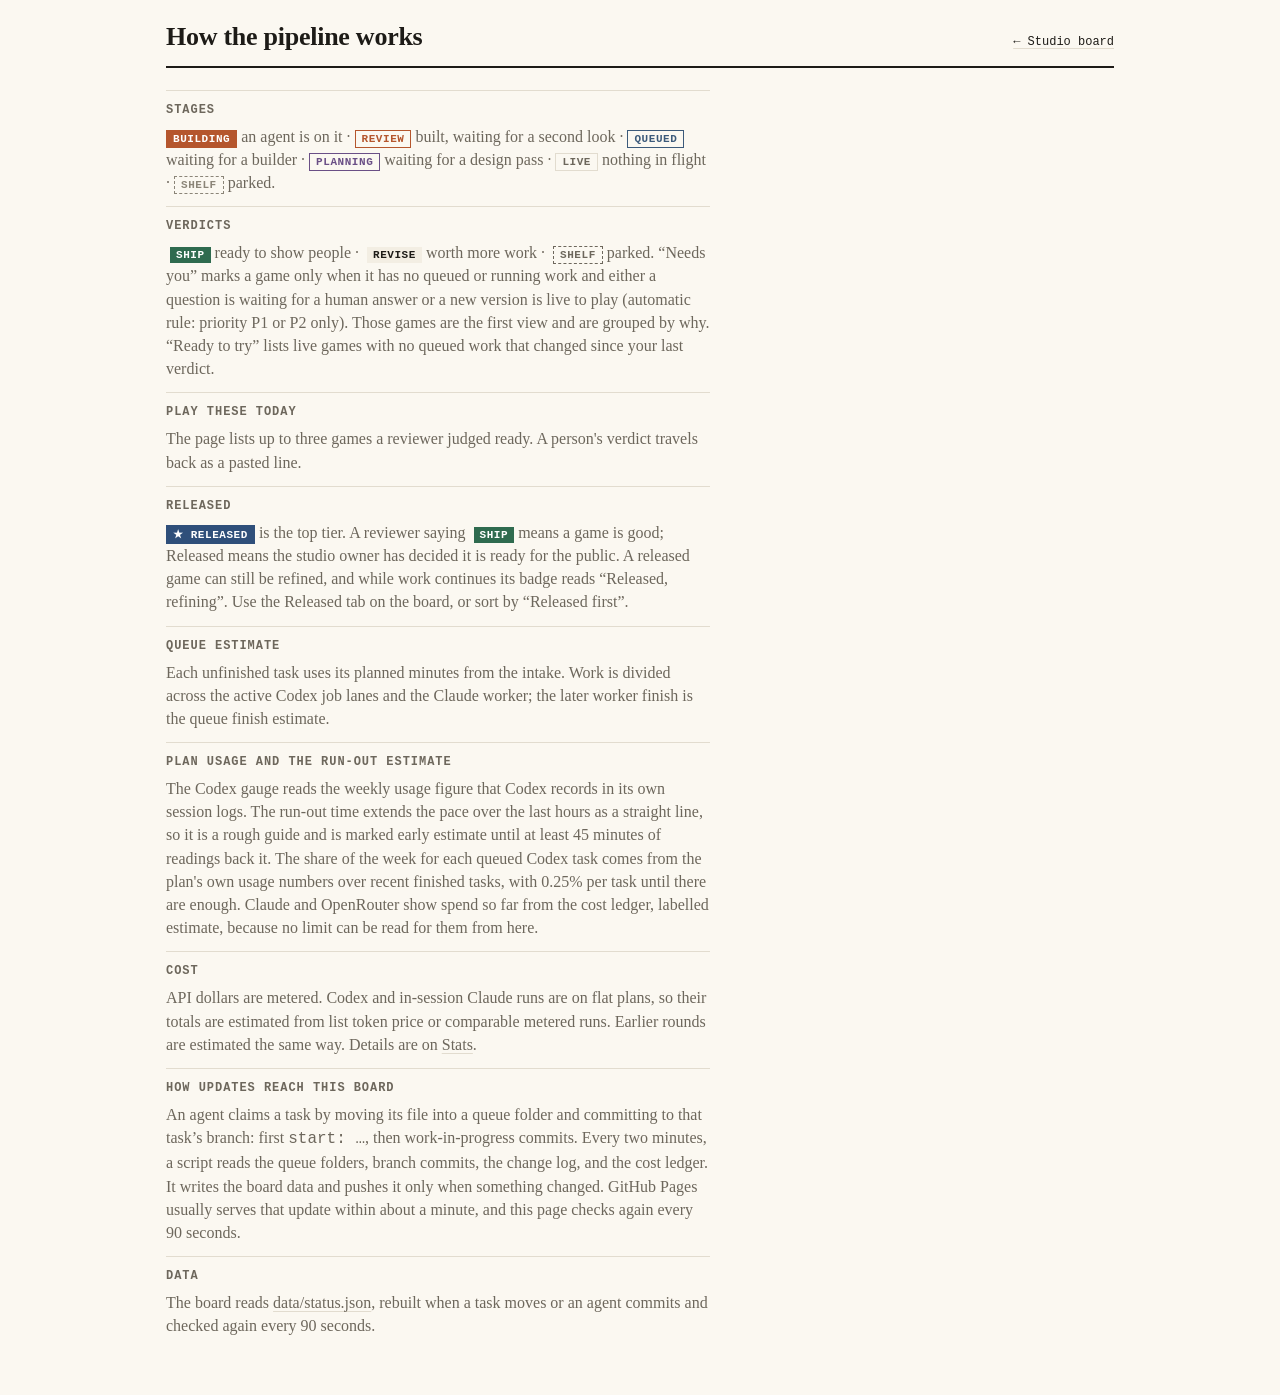
==== commit 4cf04f42: "Add a Released tier above ship: badge, Released view, sort, Release button on the play page Co-Autho" ====
--- a/docs/about.html
+++ b/docs/about.html
@@ -13,6 +13,7 @@
   <section><h2>Stages</h2><p><b class="st building">building</b> an agent is on it · <b class="st review">review</b> built, waiting for a second look · <b class="st queued">queued</b> waiting for a builder · <b class="st planning">planning</b> waiting for a design pass · <b class="st live">live</b> nothing in flight · <b class="st shelf">shelf</b> parked.</p></section>
   <section><h2>Verdicts</h2><p><b class="vd ship">ship</b> ready to show people · <b class="vd revise">revise</b> worth more work · <b class="vd shelf">shelf</b> parked. “Needs you” marks a game only when it has no queued or running work and either a question is waiting for a human answer or a new version is live to play (automatic rule: priority P1 or P2 only). Those games are the first view and are grouped by why. “Ready to try” lists live games with no queued work that changed since your last verdict.</p></section>
   <section><h2>Play these today</h2><p>The page lists up to three games a reviewer judged ready. A person's verdict travels back as a pasted line.</p></section>
+  <section><h2>Released</h2><p><b class="st released">Released</b> is the top tier. A reviewer saying <b class="vd ship">ship</b> means a game is good; Released means the studio owner has decided it is ready for the public. A released game can still be refined, and while work continues its badge reads “Released, refining”. Use the Released tab on the board, or sort by “Released first”.</p></section>
   <section><h2>Queue estimate</h2><p>Each unfinished task uses its planned minutes from the intake. Work is divided across the active Codex job lanes and the Claude worker; the later worker finish is the queue finish estimate.</p></section>
   <section><h2>Plan usage and the run-out estimate</h2><p>The Codex gauge reads the weekly usage figure that Codex records in its own session logs. The run-out time extends the pace over the last hours as a straight line, so it is a rough guide and is marked early estimate until at least 45 minutes of readings back it. The share of the week for each queued Codex task comes from the plan's own usage numbers over recent finished tasks, with 0.25% per task until there are enough. Claude and OpenRouter show spend so far from the cost ledger, labelled estimate, because no limit can be read for them from here.</p></section>
   <section><h2>Cost</h2><p>API dollars are metered. Codex and in-session Claude runs are on flat plans, so their totals are estimated from list token price or comparable metered runs. Earlier rounds are estimated the same way. Details are on <a href="stats.html">Stats</a>.</p></section>
--- a/docs/board.css
+++ b/docs/board.css
@@ -19,6 +19,7 @@
 .flow li b::before { content: counter(f) "  "; color: var(--accent); }
 .fresh { margin: 0; font: 12px var(--mono); color: var(--muted); }
 .fresh.stale { color: var(--accent); }
+#play-queue-link { display: inline-block; min-height: 44px; padding: 13px 0; line-height: 18px; white-space: nowrap; }
 
 .now { margin: 18px 0 6px; }
 .lanes { list-style: none; margin: 0; padding: 0; }
@@ -242,3 +243,8 @@
 .rmeta dt { font: 12px var(--mono); color: var(--muted); }
 .rmeta dd { margin: 0; min-width: 0; overflow-wrap: anywhere; }
 body.qmode .now, body.qmode .tally, body.qmode .tools, body.qmode #games, body.qmode #q, body.qmode .prio-row { display: none; }
+
+.st.released { color: #fff; background: #2f4f7a; border-color: #2f4f7a; }
+.st.released::before { content: "\2605\00a0"; }
+.released-note { border-left-color: #2f4f7a; }
+.vd.release { background: #2f4f7a; color: #fff; }
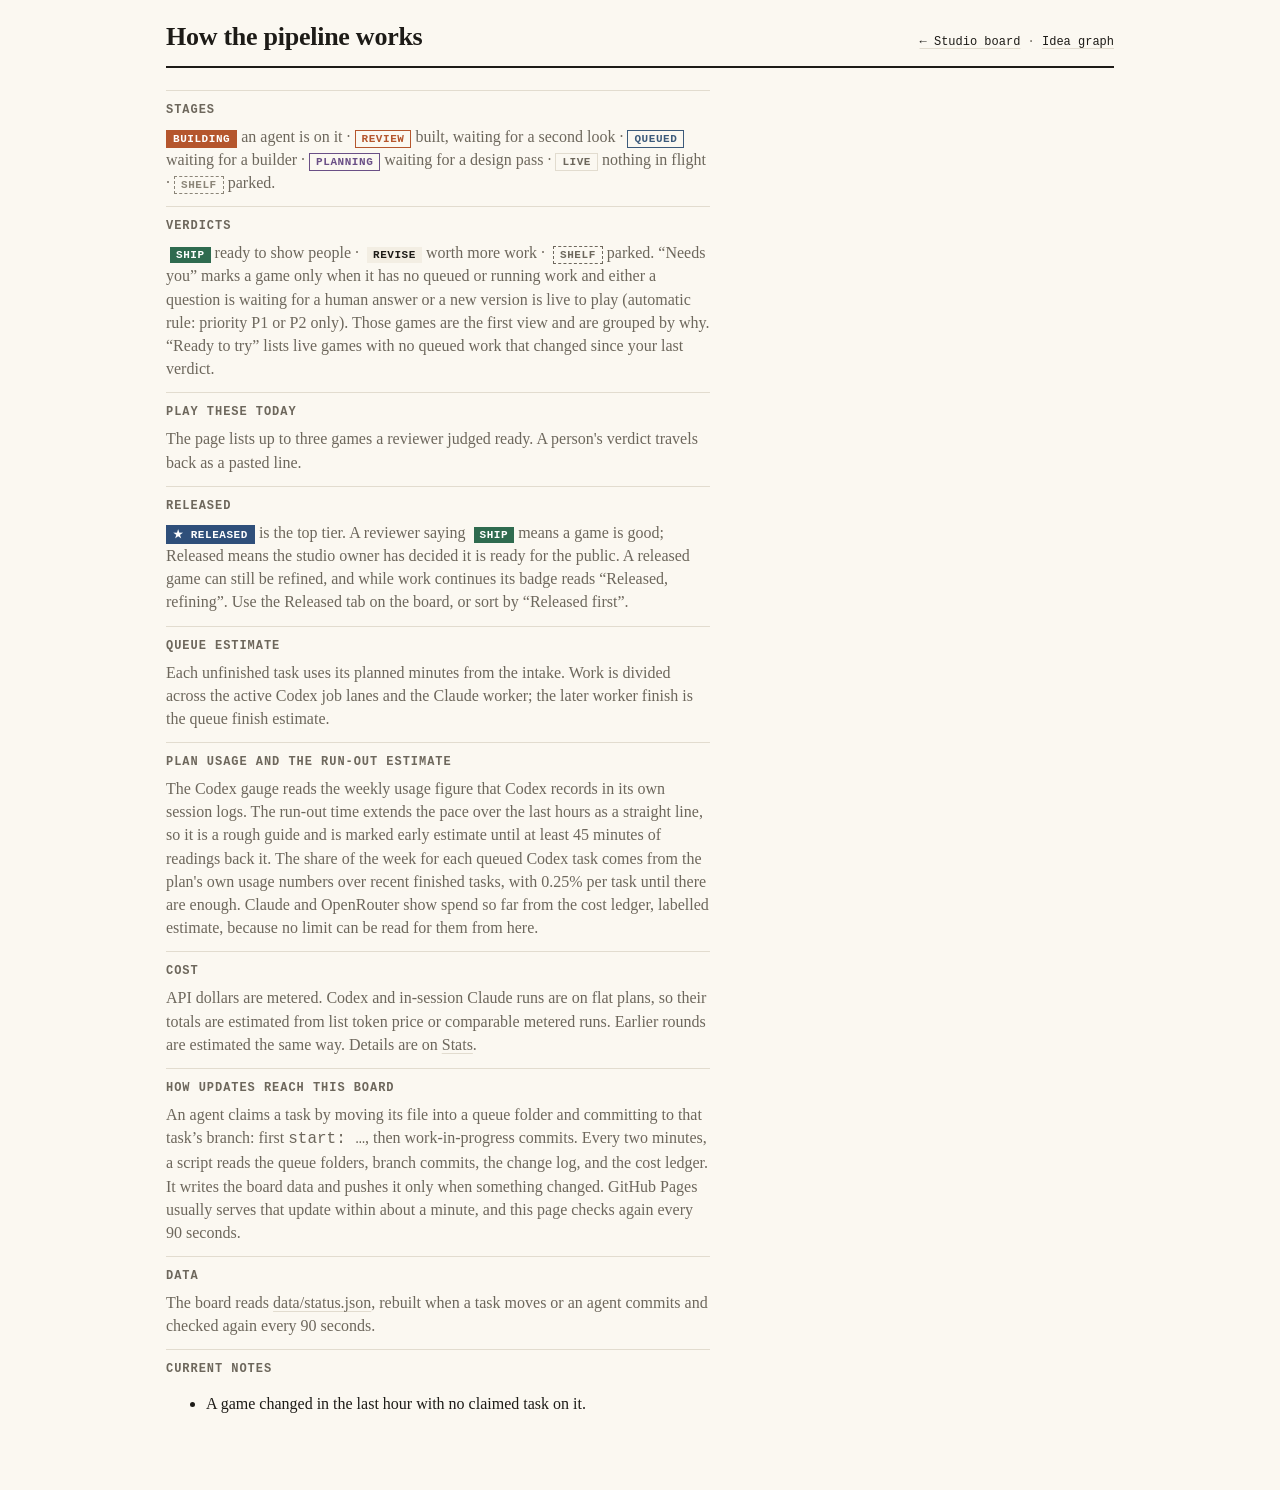
==== commit 30491406: "Add idea graph page: force layout, seeded walks, remix prompts, revive shelf Co-Authored-By: Claude " ====
--- a/docs/about.html
+++ b/docs/about.html
@@ -8,7 +8,7 @@
 <link rel="stylesheet" href="board.css">
 </head>
 <body>
-<header class="top"><h1>How the pipeline works</h1><p class="fresh"><a href="./">← Studio board</a></p></header>
+<header class="top"><h1>How the pipeline works</h1><p class="fresh"><a href="./">← Studio board</a> · <a href="graph.html">Idea graph</a></p></header>
 <main class="about">
   <section><h2>Stages</h2><p><b class="st building">building</b> an agent is on it · <b class="st review">review</b> built, waiting for a second look · <b class="st queued">queued</b> waiting for a builder · <b class="st planning">planning</b> waiting for a design pass · <b class="st live">live</b> nothing in flight · <b class="st shelf">shelf</b> parked.</p></section>
   <section><h2>Verdicts</h2><p><b class="vd ship">ship</b> ready to show people · <b class="vd revise">revise</b> worth more work · <b class="vd shelf">shelf</b> parked. “Needs you” marks a game only when it has no queued or running work and either a question is waiting for a human answer or a new version is live to play (automatic rule: priority P1 or P2 only). Those games are the first view and are grouped by why. “Ready to try” lists live games with no queued work that changed since your last verdict.</p></section>
--- a/docs/board.css
+++ b/docs/board.css
@@ -248,3 +248,26 @@
 .st.released::before { content: "\2605\00a0"; }
 .released-note { border-left-color: #2f4f7a; }
 .vd.release { background: #2f4f7a; color: #fff; }
+
+/* one-line reason a game exists (expanded card and expanded queue row) */
+.why { margin: 0 0 12px; font-size: 14px; line-height: 1.4; color: var(--muted); display: -webkit-box; -webkit-line-clamp: 2; line-clamp: 2; -webkit-box-orient: vertical; overflow: hidden; }
+.why b { font-weight: 600; color: var(--ink); }
+.rwhy { display: none; margin: 8px 0 0; }
+.req.open .rwhy { display: -webkit-box; }
+/* Codex-out overflow banner, OpenRouter lane panel, reset watch (P1BD03) */
+.ovf { display: grid; gap: 4px; margin: 0 0 10px; padding: 10px 12px; border-left: 4px solid var(--accent); background: var(--tone); font-size: 15px; line-height: 1.4; overflow-wrap: anywhere; }
+.ovf span { font: 12.5px var(--mono); color: var(--muted); }
+.ovf.back { border-left-color: #2f6b4f; }
+.wascx { border-color: var(--accent); color: var(--accent); }
+.gwatch { margin: 6px 0 0; font: 12px var(--mono); color: var(--muted); overflow-wrap: anywhere; }
+.gwatch b { color: var(--accent); }
+.ordl dd .chip2 { display: inline-block; margin: 0 4px 3px 0; font: 11.5px var(--mono); overflow-wrap: anywhere; }
+.orh { margin: 10px 0 2px; font: 600 12px var(--mono); text-transform: uppercase; letter-spacing: .08em; color: var(--muted); }
+.orrecent { list-style: none; margin: 0; padding: 0; }
+.orrecent li { padding: 6px 0; border-bottom: 1px solid var(--rule); }
+.orrecent li:last-child { border-bottom: 0; }
+.ortext { display: block; font-size: 14.5px; line-height: 1.35; overflow-wrap: anywhere; }
+.orline { display: flex; flex-wrap: wrap; gap: 4px 8px; align-items: center; margin-top: 3px; font: 11.5px var(--mono); color: var(--muted); }
+.gwin { margin: 8px 0 10px; }
+.gwin + .gwin { border-top: 1px dashed var(--muted); padding-top: 8px; }
+.gwin h4 { margin: 0; font: 600 13px var(--mono); display: flex; gap: 8px; align-items: center; flex-wrap: wrap; }
